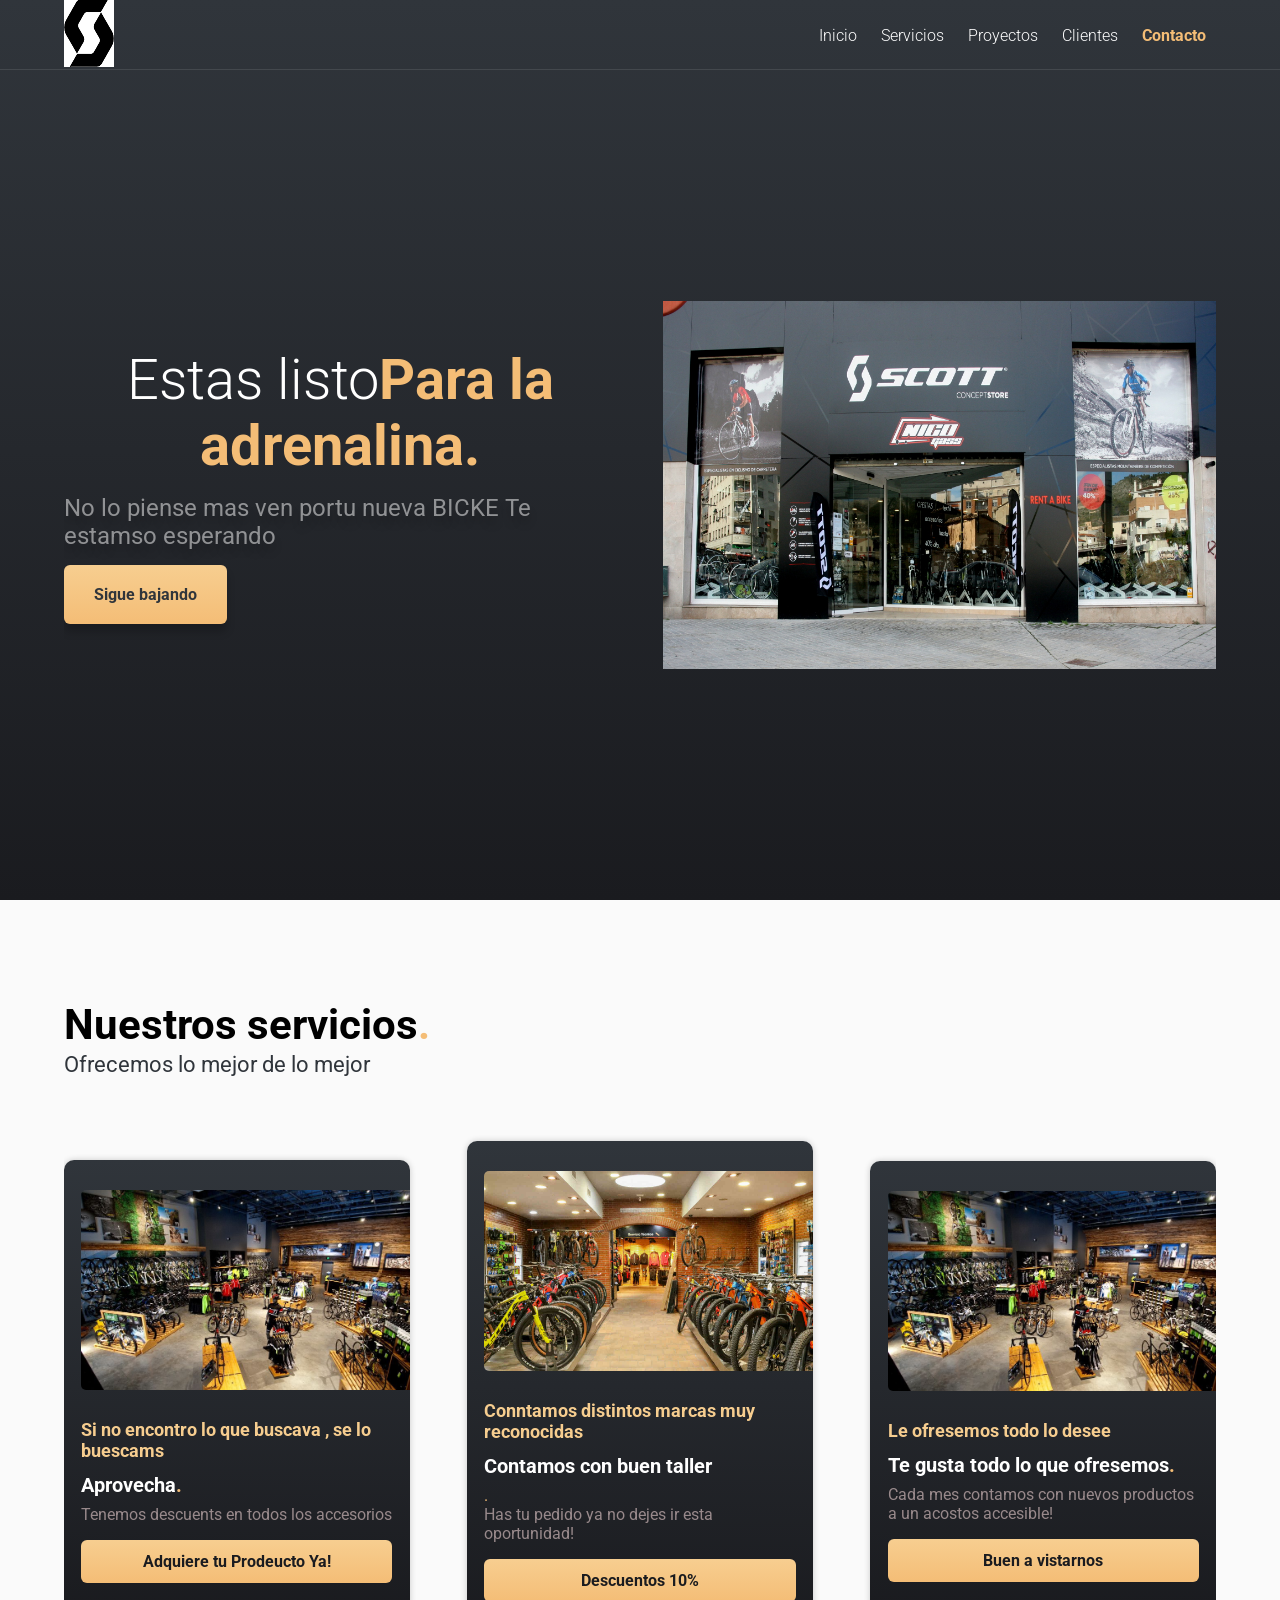
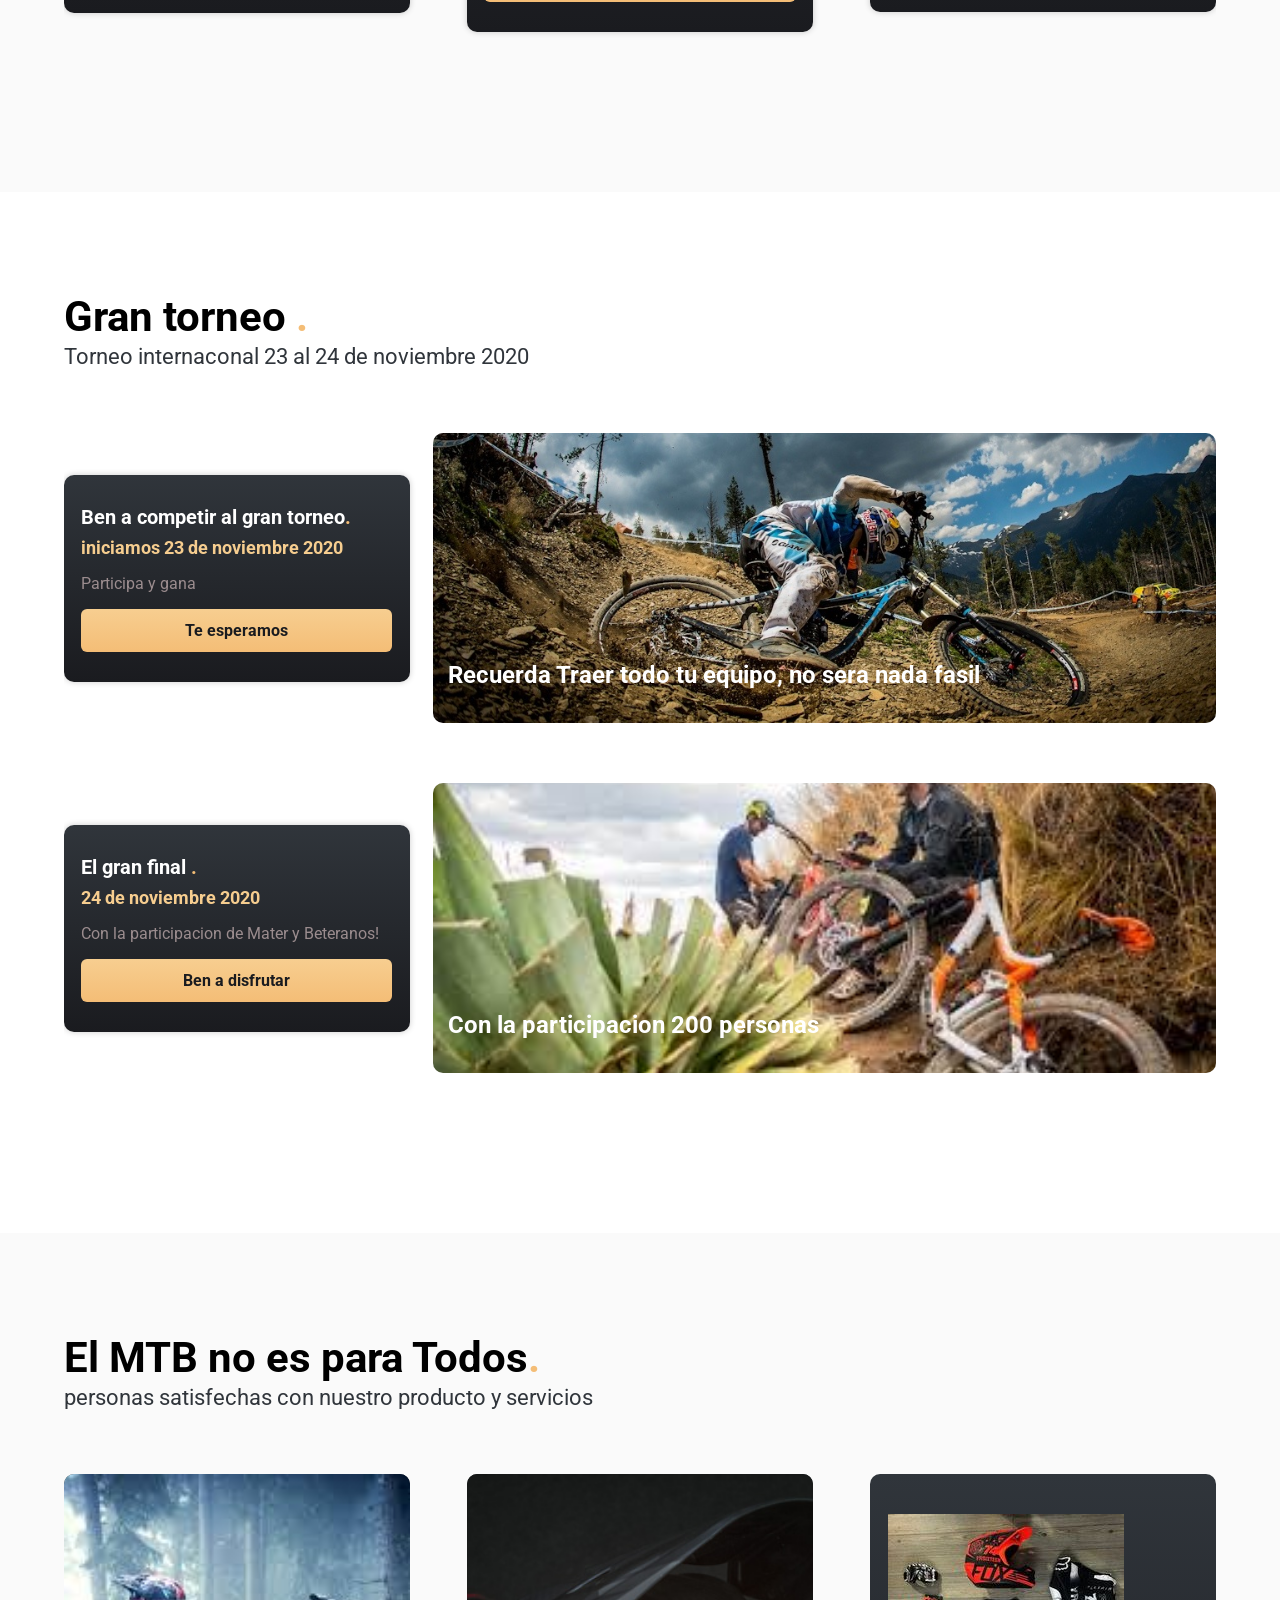
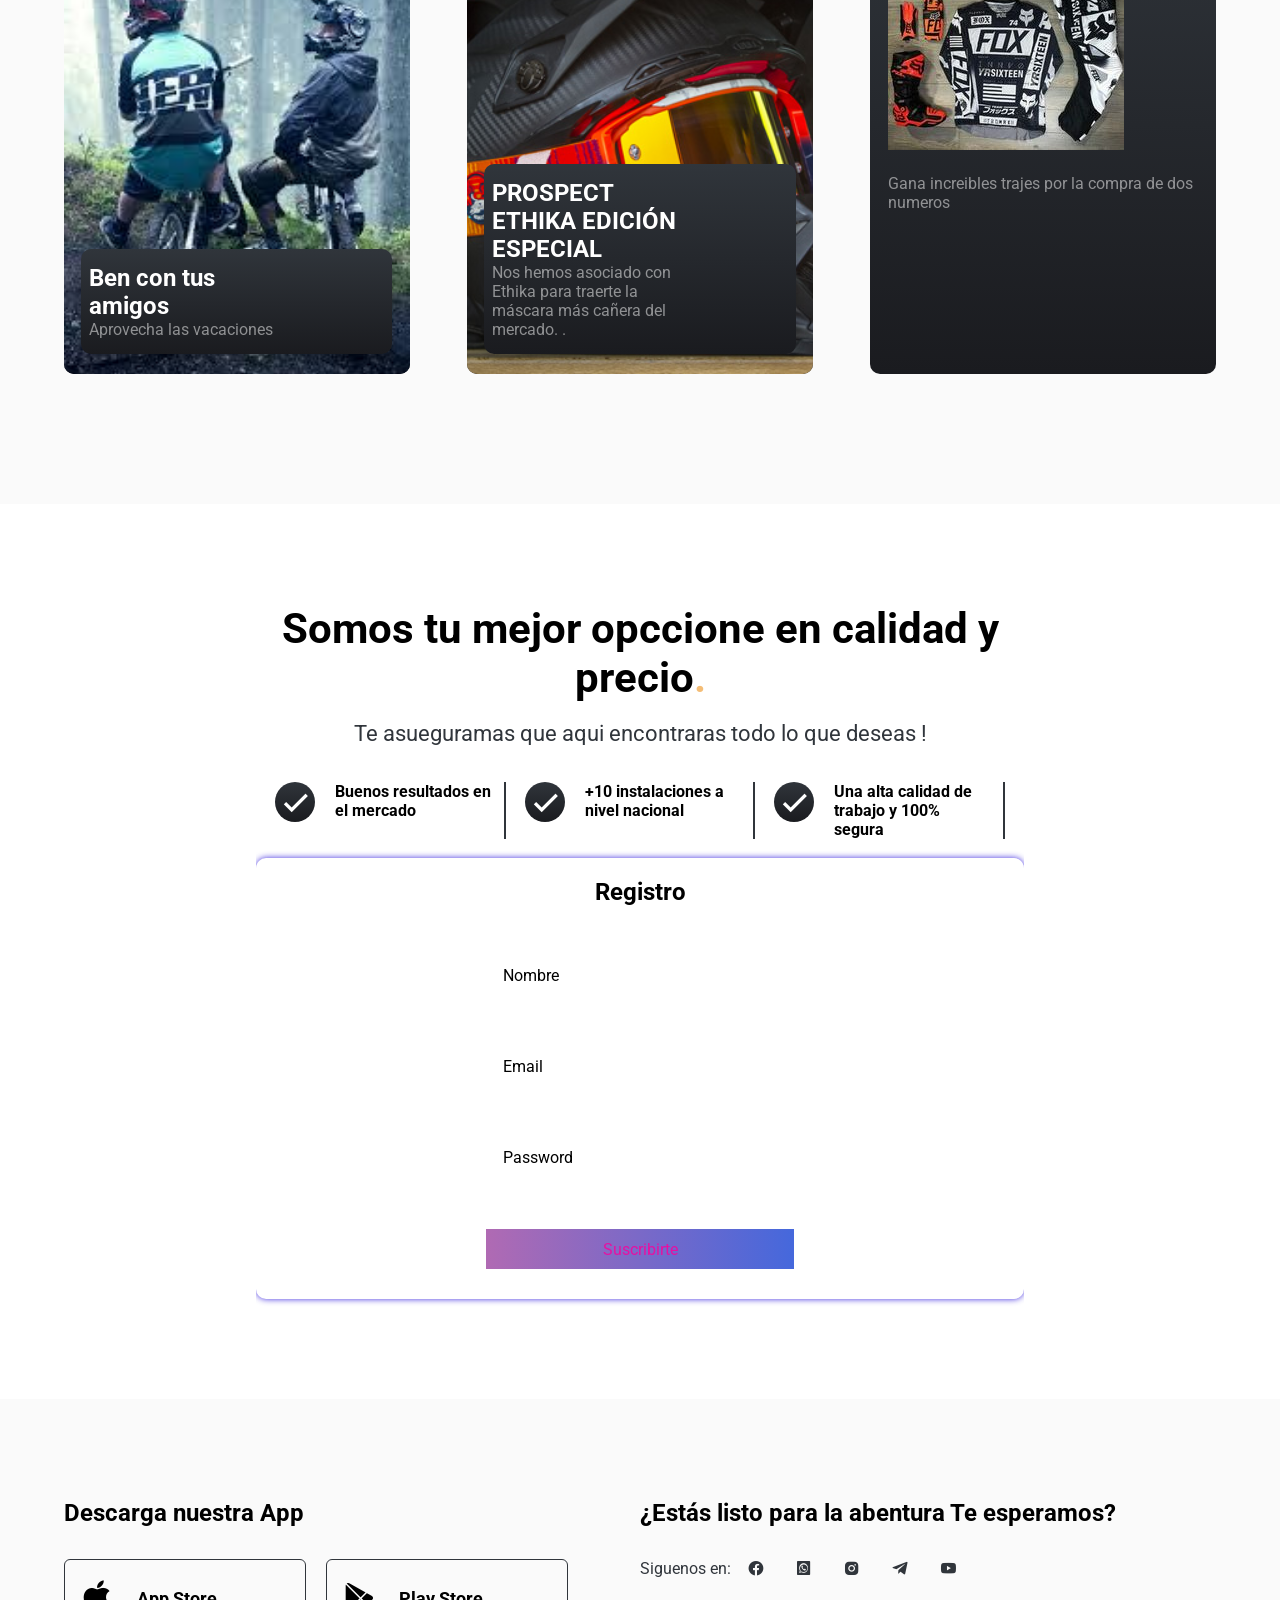
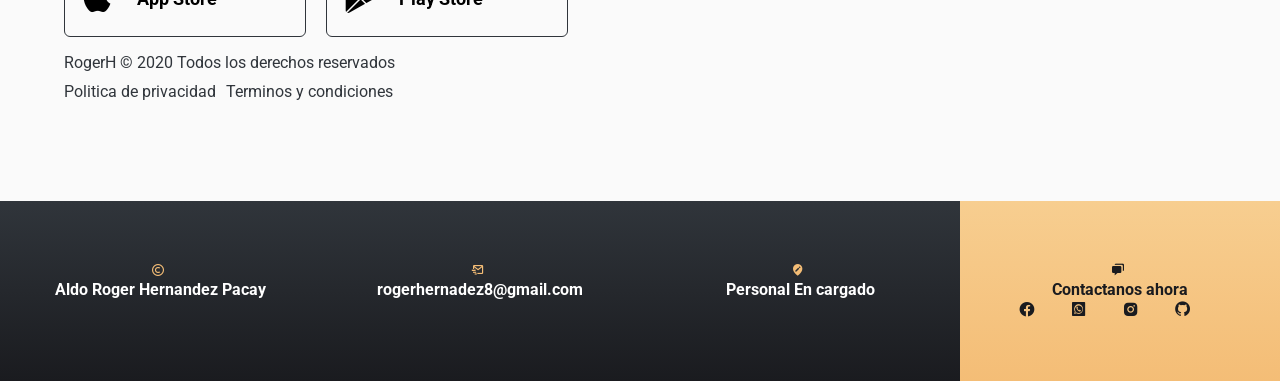
==== Proyecto Final 6to/index.html @ 51eb5db0 "Add files via upload" ====
<!DOCTYPE html>
<html lang="es">
<head>
    <meta charset="UTF-8">
    <meta name="viewport" content="width=device-width, initial-scale=1.0">
    <title>El BICHO Bicicletas</title>
    <link rel="stylesheet" href="css/styles.css">
    <link href="https://fonts.googleapis.com/css?family=Roboto:300,400,500,700&display=swap" rel="stylesheet">
    <link href='https://cdn.jsdelivr.net/npm/boxicons@2.0.5/css/boxicons.min.css' rel='stylesheet'>
</head>
<body>
    <header class="hero">
        <nav class="nav__hero">
            <div class="container nav__container">
                <div class="logo">
                    <img src="img/logo_mini.png" alt="" class="center-block">
                </div>
                 <div class="links">
                    <a href="#" class="link">Inicio</a>
                    <a href="#" class="link">Servicios</a>
                    <a href="#" class="link">Proyectos</a>
                    <a href="#" class="link">Clientes</a>
                    <a href="#" class="link link--active">Contacto</a>
                </div>
            </div>
        </nav>


        <section class="container hero__main">  
            <div class="hero__textos">
                <h1 class="title">Estas listo<span class="title--active">Para la adrenalina.</span></h1> 
                <p class="copy">No lo piense mas ven portu nueva BICKE <span class="copy__active"></span>Te estamso esperando</p>
                <a href="#" class="cta">Sigue bajando</a>
            </div>
            <img src="img/tienda.jpg" class="mockup">
    
        </section>
    </header>

    <main>
        <section class="services">
            <div class="container">
                <h2 class="subtitle">Nuestros servicios<span class="point">.</span></h2>
                <p class="copy__section">Ofrecemos lo mejor de lo mejor</p>

                <article class="container-cards">
                    <div class="card">
                        <img src="img/venta.jpg" class="card__img">
                        <div class="cards__text">
                            <p class="card__list">Si no encontro lo que buscava , se lo buescams </p>
                            <h3 class="card__title">Aprovecha<span class="point">.</span></h3>
                            <p class="card__copy">Tenemos descuents en todos los accesorios</p>
                            <a href="#" class="card__button">Adquiere tu Prodeucto Ya!</a>
                        </div>
                    </div>
                    <div class="card">
                        <img src="img/venta2.jpg" class="card__img">
                        <div class="cards__text">
                            <p class="card__list">Conntamos distintos marcas muy reconocidas </p>
                            <h3 class="card__title">Contamos con buen taller</h3><span class="point">.</span></h3>
                            <p class="card__copy">Has tu pedido ya no dejes ir esta oportunidad!</p>
                            <a href="#" class="card__button">Descuentos 10%</a>
                        </div>
                    </div>
                    <div class="card">
                        <img src="img/venta.jpg" class="card__img">
                        <div class="cards__text">
                            <p class="card__list">Le ofresemos todo lo desee </p>
                            <h3 class="card__title">Te gusta todo lo que ofresemos<span class="point">.</span></h3>
                            <p class="card__copy">Cada mes contamos con nuevos productos a un acostos accesible!</p>
                            <a href="#" class="card__button">Buen a vistarnos</a>
                        </div>
                    </div>
                </article>
            </div>
        </section>
        <section class="projects container">
            <h2 class="subtitle">Gran torneo <span class="point">.</span></h2>
            <p class="copy__section">Torneo internaconal 23 al 24 de noviembre 2020</p>
            <article class="container-bg">
                <div class="card">
                    <div class="cards__text">
                        <h3 class="card__title">Ben a competir al gran torneo<span class="point">.</span></h3>
                        <p class="card__date"> iniciamos 23 de noviembre 2020</p>
                        <p class="card__copy">Participa y gana </p>
                        <a href="#" class="card__button">Te esperamos</a>
                    </div>
                </div>
                <div class="background">
                    <img src="img/torneo.jpg" class="background__img">
                    <div class="background__text">
                        <h3 class="background__title">Recuerda Traer todo tu equipo, no sera nada fasil</h3>
                       
                    </div>
                </div>
                <div class="card">
                    <div class="cards__text">
                        <h3 class="card__title">El gran final <span class="point">.</span></h3>
                        <p class="card__date">24 de noviembre 2020</p>
                        <p class="card__copy">Con la participacion de Mater y Beteranos!</p>
                        <a href="#" class="card__button">Ben a disfrutar</a>
                    </div>
                </div>
                <div class="background">
                    <img src="img/tres.jpg" class="background__img">
                    <div class="background__text">
                        <h3 class="background__title">Con la participacion 200 personas </h3>
                        
                    </div>
                </div>
            </article>
        </section>
        <section class="testimony">
            <div class="container">
                <h2 class="subtitle">El MTB no es para Todos<span class="point">.</span></h2>
                <p class="copy__section">personas satisfechas con nuestro producto y servicios</p>

                <div class="testimony-container">
                    <div class="testimony__card">
                        <img src="img/amigos.jpg" class="testimony__img">
                        <div class="testimony__copy">
        
                            <div class="testimony__info">
                                <h3 class="testimony__name">Ben con tus amigos</h3>
                                <p class="testimony__position">Aprovecha las vacaciones</p>
                            </div>
                        </div>
                    </div>

                    <div class="testimony__card">
                        <img src="img/casco1.jpg" class="testimony__img">
                        <div class="testimony__copy">
                            
                            <div class="testimony__info">
                                <h3 class="testimony__name">PROSPECT ETHIKA EDICIÓN ESPECIAL</h3>
                                <p class="testimony__position">Nos hemos asociado con Ethika para traerte la máscara más cañera del mercado. . </p>
                            </div>
                        </div>
                    </div>

                    <div class="testimony__card">
                        <div class="testimony__text">
                            <img src="img/premio.jpg" class="google__logo">
                            <p class="testimony__position">Gana increibles trajes por la compra de dos numeros</p>
                            <div class="testimony__copy testimony__copy--modifier">
                                
                                <div class="testimony__info">
                                    <h3 class="testimony__name"></h3>
                                    <p class="testimony__position"></p>
                                </div>
                            </div>
                        </div>
                    </div>
                    
                </div>
            </div>
        </section>

        <section class="email container container--modifier">
            <h2 class="subtitle subtitle--modifier">Somos tu mejor opccione en calidad y precio<span class="point">.</span></h2>

            <p class="copy__section copy__section--modifier">Te asueguramas que aqui encontraras todo lo que deseas !</p>

            <div class="check">
                <div class="check__item">
                    <i class='bx bx-check' ></i>
                    <div class="check__numbers">
                        <p class="check__number"> Buenos resultados en el mercado</p>
                        
                    </div>
                </div>
                <div class="check__item">
                    <i class='bx bx-check' ></i>
                    <div class="check__numbers">
                        <p class="check__number"> +10 instalaciones a nivel nacional </p>
                        
                    </div>
                </div>
                <div class="check__item">
                    <i class='bx bx-check' ></i>
                    <div class="check__numbers">
                        <p class="check__number">Una alta calidad de trabajo  y 100% segura</p>
                        
                    </div>
                </div>
            </div>
            <br/>
            </div>
            <form action="" method="POST" id="form">
                <div class="form">
                    <h1>Registro</h1>
                    <div class="grupo">
                        <input type="text" name="" id="name" required><span class="barra"></span>
                        <label for="">Nombre</label>
                    </div>
                    <div class="grupo">
                        <input type="email" name="" id="email" required><span class="barra"></span>
                        <label for="">Email</label>
                    </div>
                    <div class="grupo">
                        <input type="password" name="" id="password" required><span class="barra"></span>
                        <label for="">Password</label>
                    </div>
        
                    <button type="submit">Suscribirte</button>
                </div>
            </form>  
        </section>
    </main>



    <footer class="footer">
        <div class="container footer__caption">
            <section class="download">
                <h3 class="title__footer">Descarga nuestra App</h3>
                <div class="download__app">
                    <div class="download__item">
                        <i class='bx bxl-apple download__logo' ></i>
                        <h4 class="download__title">App Store</h4>
                    </div>
                    <div class="download__item">
                        <i class='bx bxl-play-store download__logo' ></i>
                        <h4 class="download__title">Play Store</h4>
                    </div>
                    
                </div>
                <div class="footer__copy">
                    <p class="copyright">RogerH &copy; 2020 Todos los derechos reservados</p>
    
                    <a href="#" class="politica__privacidad politica__privacidad--margin">Politica de privacidad</a>
                    <a href="#" class="politica__privacidad ">Terminos y condiciones</a>
                </div>
            </section>
            <section class="get-email">
                <h3 class="title__footer">¿Estás listo para la abentura Te esperamos?</h3>
                <div class="socialmedia">
                    <p class="socialmedia__legend">Siguenos en:</p>
                    <i class='socialmedia__icon bx bxl-facebook-circle' ></i>
                    <i class='socialmedia__icon bx bxl-whatsapp-square' ></i>  
                    <i class='socialmedia__icon bx bxl-instagram-alt' ></i>
                    <i class='socialmedia__icon bx bxl-telegram' ></i>  
                    <i class='socialmedia__icon bx bxl-youtube' ></i>

                </div>
            </section>
        </div>

        <div class="contact">
            <div class="item__contact">
                <i class='bx bx-copyright contact__icon' ></i>
                <h3 class="contact__title">Aldo Roger Hernandez Pacay</h3>
               
            </div>
            <div class="item__contact">
                <i class='bx bx-mail-send contact__icon' ></i>
                <h3 class="contact__title">rogerhernadez8@gmail.com</h3>
            </div>
            <div class="item__contact">
                <i class='bx bxs-edit-location contact__icon' ></i>
                <h3 class="contact__title">Personal En cargado</h3>
            </div>
            <div class="item__contact item__contact--gold">
                <i class='bx bxs-chat contact__icon contact__icon--modifier' ></i>
                <h3 class="contact__title">Contactanos ahora</h3>
                <i class='socialmedia__icon bx bxl-facebook-circle' ></i>
                <i class='socialmedia__icon bx bxl-whatsapp-square' ></i>  
                <i class='socialmedia__icon bx bxl-instagram-alt' ></i>
                <i class='socialmedia__icon bx bxl-github' ></i>  
            </div>
        </div>
            
    </footer>
    <script src="main.js"></script>

</body>
</html>
---- Proyecto Final 6to/css/styles.css ----
@import url('https://fonts.googleapis.com/css2?family=Roboto:wght@300;400;700&display=swap');

:root{
    --gold1:#F4BD76;
    --gold2:#F6CD8F;
    --gray:#ffffff80;
    --gray2:#f7d9d990;
    --black1: #1A1B1F;
    --black2: #30353B;
    --shadow: 0 8px 8px;
    --color_shadow: #00000033;
}

*{
    margin: 0;
    padding:0;
    box-sizing: border-box;
}

body{
    font-family: 'Roboto', sans-serif;
}

.container{
    width: 90%;
    max-width: 1200px;
    margin: 0 auto;
    overflow: hidden;
    padding:100px 0;
    height: auto;
}

.container--modifier{
    width: 60%;
}

.hero{
    width: 100%;
    min-height: 100vh;
    background: linear-gradient(180deg, var(--black2) 0%, var(--black1) 100%);
}

.nav__hero{
    color: #fff;
    height: 70px;
    border-bottom: 1px solid rgba(255,255,255, 0.1);
}

.nav__container{
    display: flex;
    align-items: center;
    justify-content: space-between;
    height: inherit;
    padding: 0;
}

.logo__name{
    font-size: 24px;
}

.link{
    display: inline-block;
    color: inherit;
    text-decoration: none;
    font-weight: 300;
    padding: 10px;
}

.link--active{
    color: var(--gold1);
    font-weight: 700;
}

.point{
    color: var(--gold1);
}

.hero__main{
    height: calc(100vh - 70px);
    display: flex;
    justify-content: space-between;
    align-items: center;
    padding:0;
}

.mockup{
    object-fit: cover;
    width: 48%;
    max-height: 90vh;
}

.hero__textos{
    width: 48%;
}

.title{
    font-size: 56px;
    font-weight: 300;
    color: #fff;
}

.title--active{
    color: var(--gold1);
    font-weight: 700;
}

.copy{
    font-size: 24px;
    color: var(--gray);
    text-shadow: var(--shadow)  var(--color_shadow);
    margin: 15px 0;
}

.copy__active{
    font-weight: 700;
}

.cta{
    padding: 20px 30px;
    display: inline-block;
    background: linear-gradient(180deg, #F7CE90 0%, #F4BD76 100%);
    text-decoration: none;
    color: var(--black2);
    font-weight: 700;
    box-shadow: var(--shadow) var(--color_shadow);
    border-radius: 6px;
}

/* services */

.services{
    background: #fafafa;
}

.subtitle{
    font-size: 42px;
}

.subtitle--modifier{
    text-align: center;
    margin-bottom: 16px;
}

.copy__section{
    color: var(--black2);
    font-size: 22px;
    line-height: 32px;
    margin-bottom: 60px;
}

.copy__section--modifier{
    text-align: center;
    margin-bottom: 32px;
}

.container-cards{
    display: flex;
    justify-content: space-between;
    align-items: center;
    flex-wrap: wrap;
}

.card{
    width: 30%;
    padding: 30px 0;
    overflow: hidden;
    background: linear-gradient(180deg, var(--black2) 0%, var(--black1) 100%);
    border-radius: 10px;
    position: relative;
    text-align: right;
    margin-bottom: 60px;
    box-shadow: 0 0 6px var(--color_shadow);
}

.card__img{
    width: 95%;
    height: 200px;
    object-fit: cover;
    border-radius: 5px 0 0 5px;
}

.cards__text{
    text-align: left;
    width: 90%;
    margin:0 auto;
}

.card__list{
    color: var(--gold2);
    font-weight: 700;
    margin: 25px 0 12px ;
    font-size: 18px;
}


.card__title{
    font-size: 20px;
    color: #fff;
    margin-bottom: 8px;
}

.card__copy{
    color: var(--gray2);
    margin-bottom: 16px;
}

.card__button{
    display: block;
    background: linear-gradient(180deg, #F7CE90 0%, #F4BD76 100%);
    border-radius: 6px;
    text-decoration: none;
    width: 100%;
    color: var(--black1);
    font-weight: 700;
    text-align: center;
    padding: 12px 0;
}

.card__date{
    color: var(--gold2);
    font-size: 18px;
    font-weight: bold;
    margin-bottom: 16px;
}

.container-bg{
    display: flex;
    justify-content: space-between;
    align-items: center;
    flex-wrap: wrap;
}


.background{
    width: 68%;
    height: 290px;
    border-radius: 10px;
    position: relative;
    margin-bottom: 60px;
}

.background__img{
    width: 100%;
    height: 100%;
    object-fit: cover;
    border-radius: inherit;
}

.background__text{
    position: absolute;
    width: 100%;
    bottom: 30px;
    left: 15px;
    color: #fff;
}

.background__title{
    font-size: 24px;
    margin-bottom: 4px;
}

.testimony{
    background: #fafafa;
}

.testimony-container{
    display: flex;
    justify-content: space-between;
    align-items: center;
    flex-wrap: wrap;
}

.testimony__card{
    width: 30%;
    height: 500px;
    background: linear-gradient(180deg, var(--black2) 0%, var(--black1) 100%);
    border-radius: 10px;
    position: relative;
    margin-bottom: 30px;
}

.testimony__img{
    width: 100%;
    height: 100%;
    border-radius: inherit;
    object-fit: cover;
    object-position: center top;
}

.testimony__copy{
    position: absolute;
    bottom: 20px;
    left: 5%;
    width: 90%;
    background: linear-gradient(180deg, var(--black2) 0%, var(--black1) 100%);
    color: #fff;
    margin: 0 auto;
    border-radius: 10px;
    box-shadow: var(--shadow) var(--color_shadow);
    padding: 15px 8px;
    display: flex;
    align-items: center;
}

.testimony__copy--modifier{
    background: none;
    box-shadow: none;
}

.testimony__logo{
    font-size: 40px;
    margin-right: 15px;
    display: inline-block;
}

.testimony__name{
    font-size: 24px;
    line-height:28px;
}

.testimony__position{
    color: var(--gray);
}

.testimony__text{
    padding: 40px 0;
    width: 90%;
    margin: 0 auto;
    color: #fff;
}

.google__logo{
    margin-bottom: 20px;
}


.testimony__history{
    font-size: 21px;
    font-weight: 300;
}


.testimony__info{
    width: 70%;
}

.logo--picture{
    width: 40px;
    height: 40px;
    object-fit: cover;
    border-radius: 50%;
    object-position: center top;
}
/* form */


h1{
    text-align: center;
    font-weight: 700;
}

form{
    background: #fff;
    padding: 20px 0;
    box-shadow: 0 0 6px 0 rgba(35, 11, 218, 0.87);
    border-radius: 10px;
}

.form{
    width: 50%;
    margin: auto;
}

form .grupo{
    position: relative;
    margin: 50px ;
}

input{
    background: none;
    color: #00f6fafb;
    font-size: 18px;
    padding: 10px 10px 10px 5px;
    display: block;
    width: 100%;
    border: none;
    border-bottom: 1px solid var(--colorTextos);
}



input:focus{ 
    outline: none;
    color: #ffee00;
}

label{
    color: var(--colorTextos);
    font-size: 16px;
    position: absolute;
    left: 5px;
    top: 10px;
    transition: 0.5s ease all;
    pointer-events: none;
}

input:focus~label,
input:valid~label{
    top: -14px;
    font-size: 12px;
    color: #F6CD8F;
}

.barra{
    position: relative;
    display: block;
    width: 100%;
}

.barra::before{
    content: "";
    height: 2px;
    width: 0%;
    bottom: 0;
    position: absolute;
    background: linear-gradient(to right, #04A9EA, #D004EA);
    transition: 0.3s ease width;
    left: 0;
}

input:focus~.barra::before{
    width: 100%;
}

button{
    font-family: 'roboto';
    background: #4568DC;
    /* fallback for old browsers */
    background: -webkit-linear-gradient(to right, #B06AB3, #4568DC);
    /* Chrome 10-25, Safari 5.1-6 */
    background: linear-gradient(to right, #B06AB3, #4568DC);
    /* W3C, IE 10+/ Edge, Firefox 16+, Chrome 26+, Opera 12+, Safari 7+ */
    border: none;
    display: block;
    width: 80%;
    margin: 10px auto;
    color: rgba(235, 12, 160, 0.959);
    height: 40px;
    font-size: 16px;
    cursor: pointer;
}

@media screen and (max-width:500px){
    form{
        width: 80%;
    }
}



/* check */



.check{
    display: flex;
    justify-content: space-evenly;
    flex-wrap: wrap;
    margin: 0 auto;
}

.check__item{
    width: 30%;
    padding-right: 10px;
    display: flex;
    border-right: 2px solid var(--black2);
}

.bx-check{
    background: linear-gradient(180deg, var(--black2) 0%, var(--black1) 100%);
    display: inline-block;
    width: 40px;
    height: 40px;
    text-align: center;
    margin-right: 20px;
    color: #fff;
    border-radius: 50%;
    font-size: 40px;
}

.check__number{
    font-weight: 700;
}

.check__copy{
    font-weight: 300;
}



.footer{
    background: #fafafa;
}

.footer__caption{
    display: flex;
    flex-wrap: wrap-reverse;
    justify-content: space-evenly;
}


.title__footer{
    font-size: 24px;
    margin-bottom: 32px;
}

.download{
    width: 50%;
}

.download__app{
    display: flex;
}

.download__item{
    display: flex;
    padding: 18px 12px;
    border-radius: 6px;
    border: 1px solid var(--black2);
    width: 42%;
    align-items: center;
    margin-right: 20px;
    margin-bottom: 16px;
}

.download__logo{
    font-size: 40px;
    margin-right: 20px;
}

.download__title{
    font-size: 18px;
}

.footer__copy{
    width: 100%;
    color: var(--black2);
    display: flex;
    flex-wrap: wrap;
}

.copyright{
    width: 100%;
}

.politica__privacidad{
    color: inherit;
    text-decoration: none;
    display: inline-block;
    margin-top: 10px;
}

.politica__privacidad:hover{
    text-decoration: underline;
}

.politica__privacidad--margin{
    margin-right: 10px;
}

.get-email{
    width: 50%;
}

.socialmedia{
    margin-top: 24px;
    display: flex;
    color: var(--black2);
}

.socialmedia__icon{
    font-size: 18px;
    margin-right: 30px;
    display: inline-block;
}

.socialmedia__legend{
    color: var(--black2);
    margin-right: 16px;
}

.contact{
    display: flex;
    width: 100%;
    flex-wrap: wrap;
    color: #fff;
}

.item__contact{
    width: 25%;
    padding: 60px 0;
    text-align: center;
    background: linear-gradient(180deg, var(--black2) 0%, var(--black1) 100%);

}


.item__contact--gold{
    background: linear-gradient(180deg, #F7CE90 0%, #F4BD76 100%);
    color: var(--black1);
}

.contact__icon{
    font-size: 14px;
    color: var(--gold1);
    line-height: 20px;
    margin-right: 4px;
}

.contact__icon--modifier{
    color: var(--black1);
}

.contact__title{
    font-size: 16px;
    line-height: 20px;
}

@media screen and (max-width:900px){
    .mockup{
        width: 600px;
        height: auto;
    }

    .title{
        font-size: 50px;
    }

    .copy{
        font-size: 22px;
    }

    .cta{
        padding: 15px 22px;
    }

    .container-cards{
        justify-content: space-evenly;
    }

    .services .card{
        width: 45%;
    }

    .background{
        width: 52%;
    }

    .card{
        width: 42%;
    }

    .testimony-container{
        justify-content: space-evenly;
    }

    .testimony__card{
        width: 45%;
    }

    .check__item{
        width: 45%;
        margin-bottom: 35px;
    }

   

    .download{
        width: 100%;
    }

    .download__app{
        justify-content: space-between;
    }

    .download__item{
        width: 45%;
    }

    .get-email{
        width: 100%;
        margin-bottom: 40px;
    }

    .socialmedia__icon{
        font-size: 18px;
    }

    .socialmedia__legend{
        font-size: 18px;
    }
}

@media screen and (max-width:700px){
    main .container,
    footer .container{
        padding: 60px 0;
    }

    .nav__container{
        flex-wrap: wrap;
        flex-direction: column;
        justify-content: space-evenly;
    }

    .nav__hero{
        height: auto;
    }

    .logo{
        padding: 15px 0 ;
        text-align: center;
    }

    .links{
        padding-bottom: 10px;
        text-align: center;
    }

    .link{
        padding: 7px 10px;
    }


    .hero__main{
        flex-direction: column-reverse;
        justify-content: flex-end;
        min-height: 70px;
        height: auto;
        padding: 30px 0;
    }

    .hero__textos{
        width: 100%;
        text-align: center;
    }

    .mockup{
        width: 60%;
        margin-bottom: 20px;
    }

    .title{
        font-size: 35px;
    }

    .copy{
        font-size: 20px;
    }

    .subtitle{
        font-size: 35px;
        text-align: center;
    }

    .copy__section{
        font-size: 20px;
        text-align: center;
    }

    .services .card{
        width: 80%;
    }

    .container-bg{
        justify-content: space-evenly;
    }

    .card{
        margin-bottom: 40px;
        width: 65%;
    }

    .card__title{
        font-size: 35px;
    }

    .card__button{
        width: 100%;
    }

    .background{
        width: 65%;
        margin-bottom: 40px;
    }

    .background__copy{
        display: none;
    }

    .testimony__card{
        width: 65%;
    }

    .testimony__name{
        font-size: 20px;
    }

    .container--modifier{
        width: 80%;
    }

    .item__contact{
        width: 100%;
        padding: 30px 0;
    }
}

@media screen and (max-width:500px){
    .mockup{
        width: 80%;
        margin-bottom: 15px;
    }

    .services .card{
        width: 95%;
    }

    .card{
        width: 95%;
    }

    .background{
        width: 95%;
    }

    .testimony__card{
        width: 95%;
    }

    .testimony__history{
        font-size: 20px;
    }

    .container--modifier{
        width: 90%;
    }




    .check__item{
        width: 100%;
        border: none;
        padding: none;
        justify-content: center;
    }

    .download__item{
        width: 49%;
    }

    .download__title{
        font-size: 16px;
    }

    .download__logo{
        font-size: 30px;
    }
}
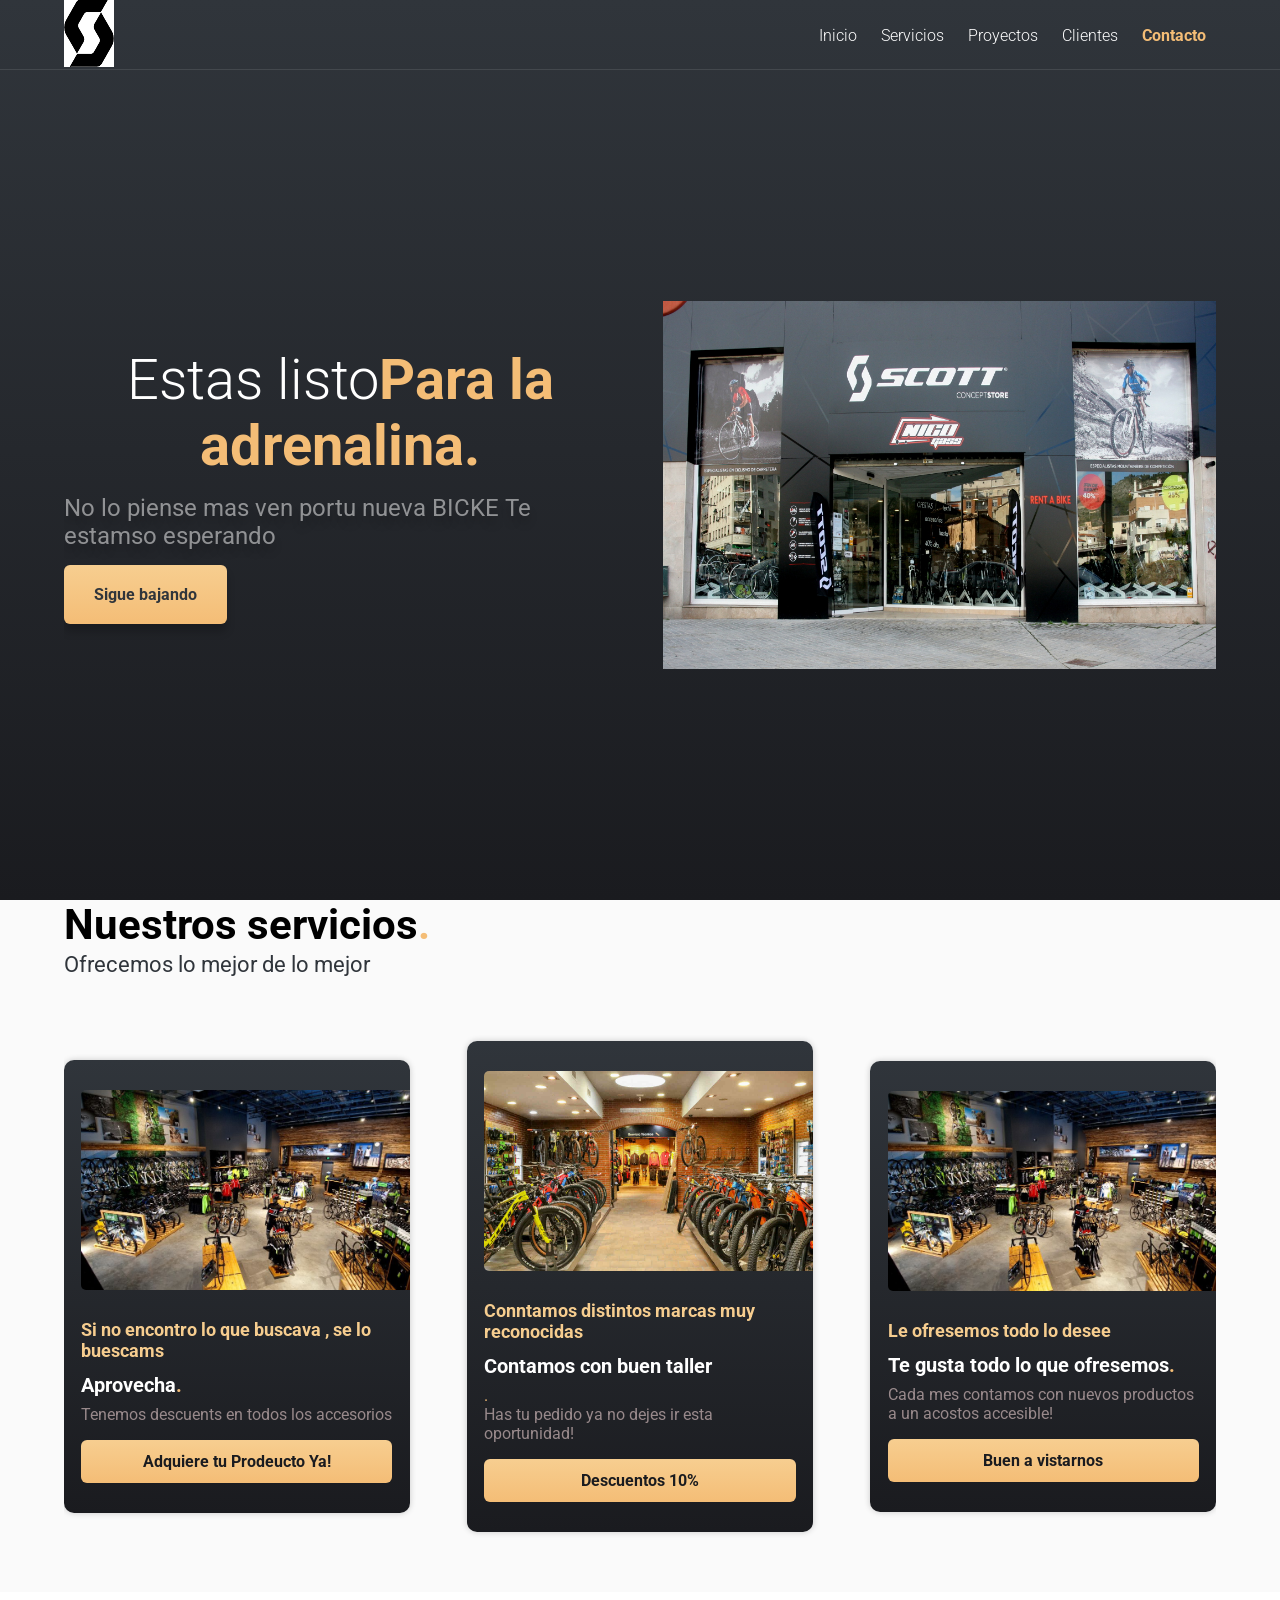
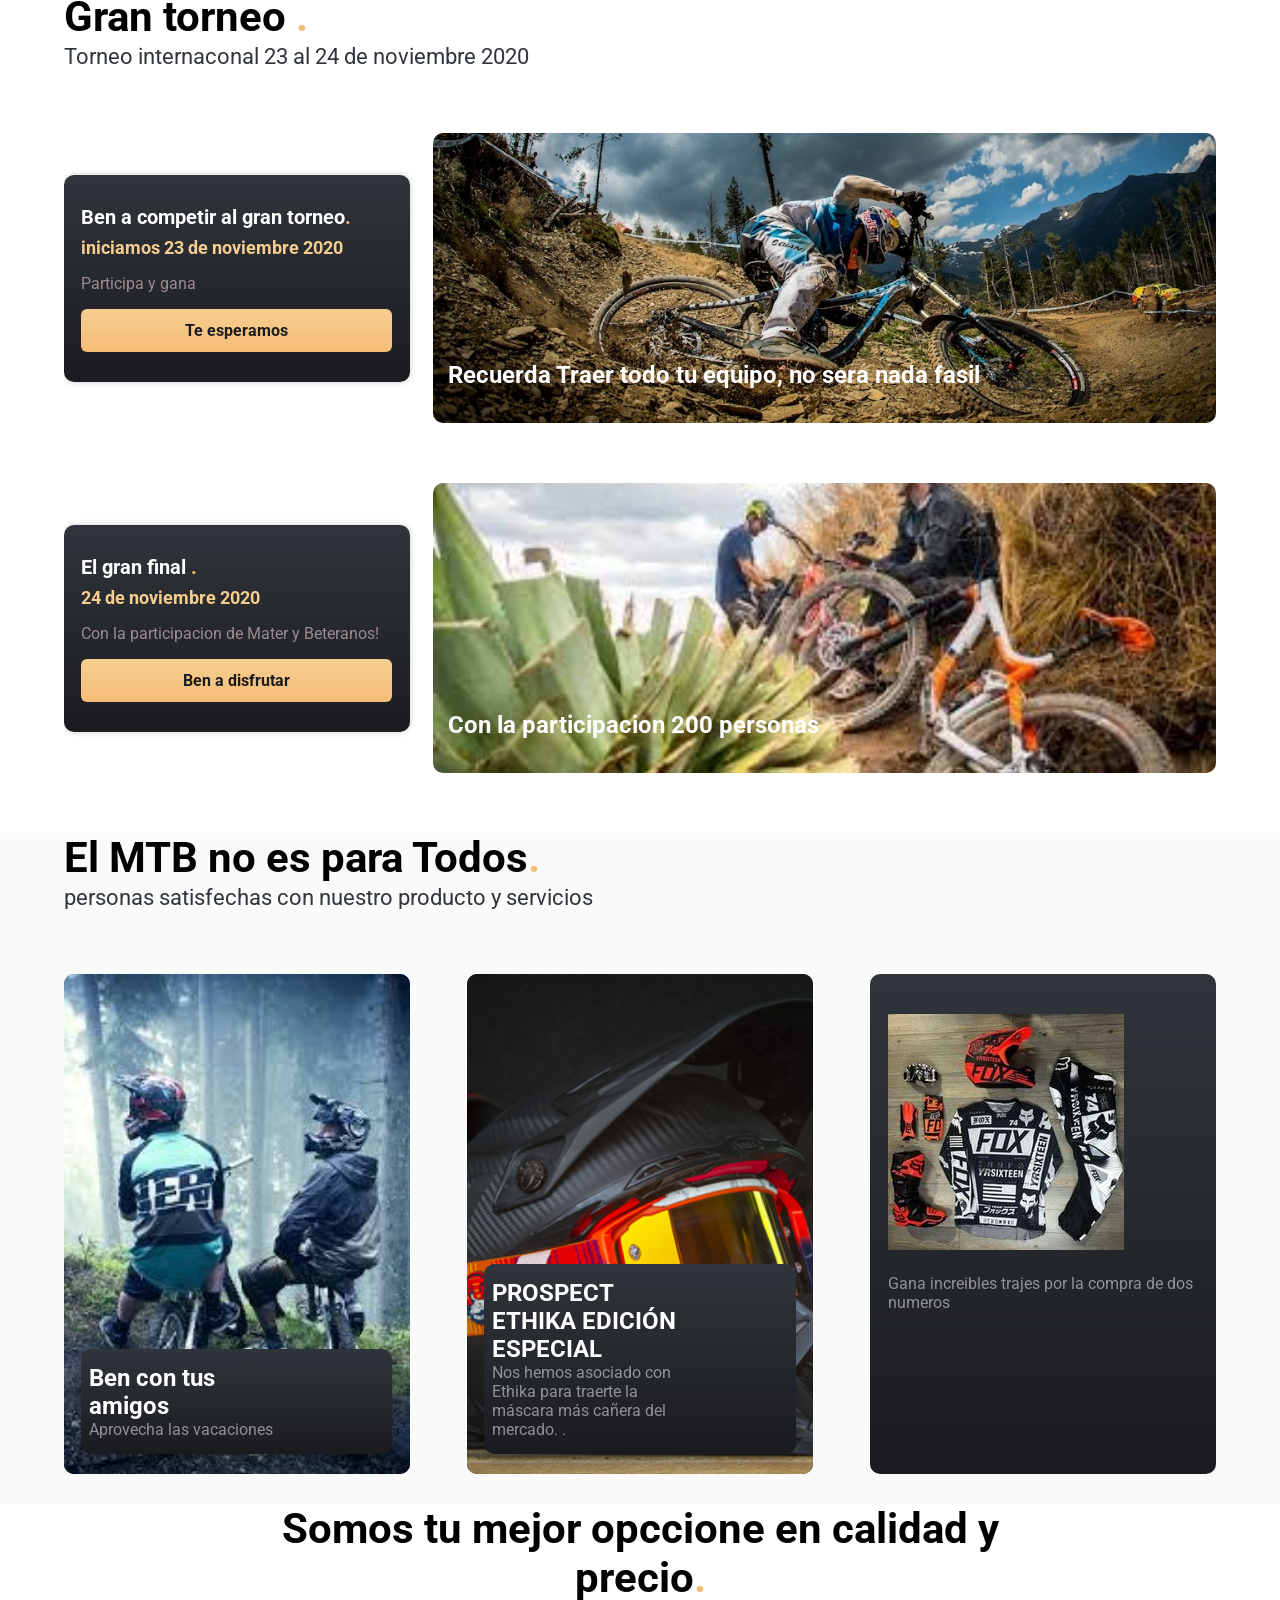
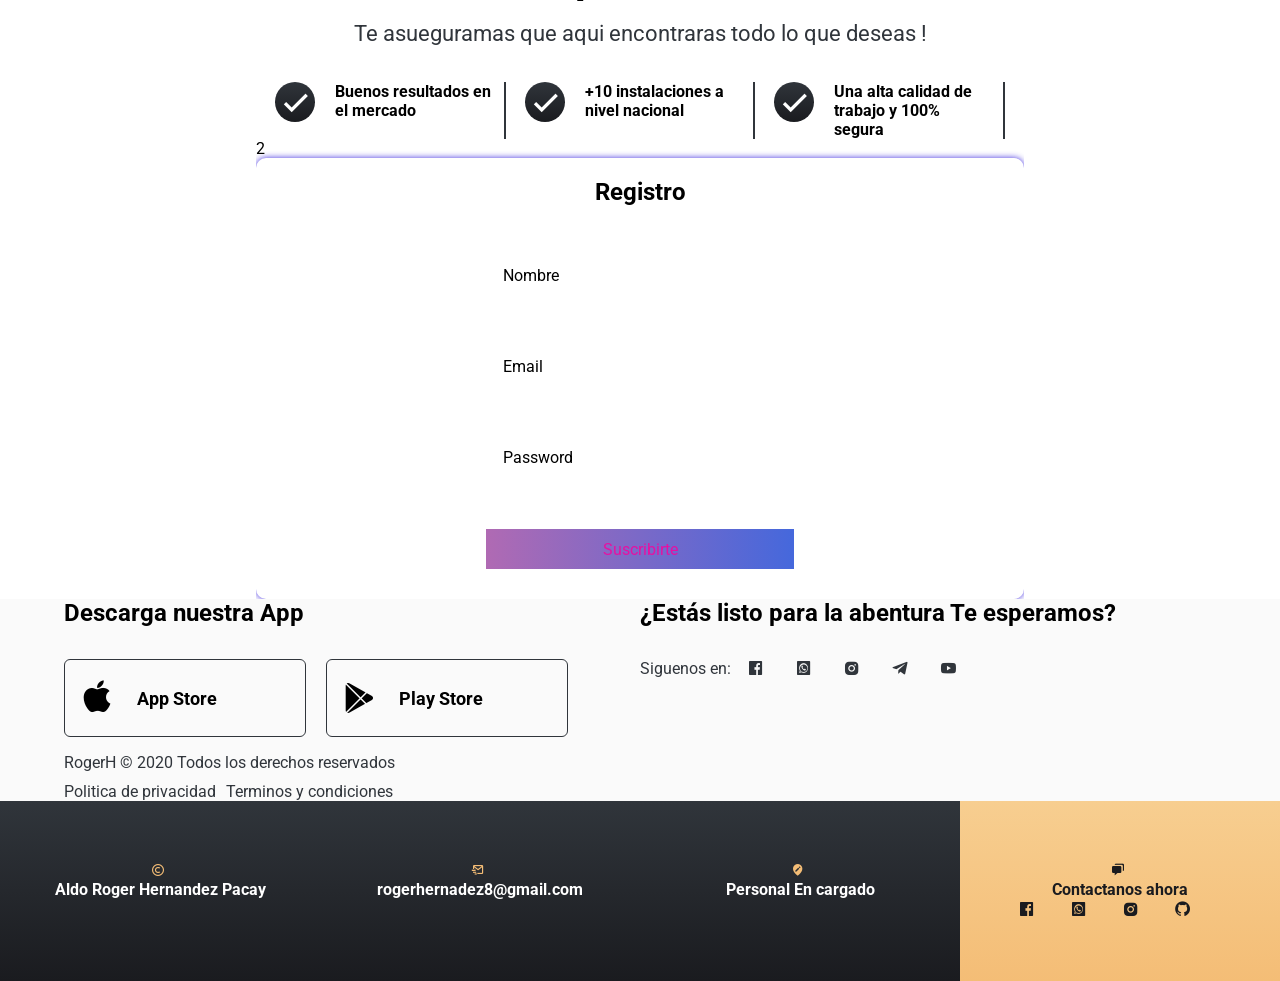
==== commit f5b93a08: "Add files via upload" ====
--- a/Proyecto Final 6to/index.html
+++ b/Proyecto Final 6to/index.html
@@ -1,9 +1,9 @@
 <!DOCTYPE html>
-<html lang="es">
+<html lang="en">
 <head>
     <meta charset="UTF-8">
     <meta name="viewport" content="width=device-width, initial-scale=1.0">
-    <title>El BICHO Bicicletas</title>
+    <title>Scott Bickes</title>
     <link rel="stylesheet" href="css/styles.css">
     <link href="https://fonts.googleapis.com/css?family=Roboto:300,400,500,700&display=swap" rel="stylesheet">
     <link href='https://cdn.jsdelivr.net/npm/boxicons@2.0.5/css/boxicons.min.css' rel='stylesheet'>
@@ -183,7 +183,7 @@
                         
                     </div>
                 </div>
-            </div>
+            </div>2
             <br/>
             </div>
             <form action="" method="POST" id="form">
@@ -236,7 +236,7 @@
                 <h3 class="title__footer">¿Estás listo para la abentura Te esperamos?</h3>
                 <div class="socialmedia">
                     <p class="socialmedia__legend">Siguenos en:</p>
-                    <i class='socialmedia__icon bx bxl-facebook-circle' ></i>
+                    <i class='socialmedia__icon bx bxl-facebook-square' ></i>
                     <i class='socialmedia__icon bx bxl-whatsapp-square' ></i>  
                     <i class='socialmedia__icon bx bxl-instagram-alt' ></i>
                     <i class='socialmedia__icon bx bxl-telegram' ></i>  
@@ -263,7 +263,7 @@
             <div class="item__contact item__contact--gold">
                 <i class='bx bxs-chat contact__icon contact__icon--modifier' ></i>
                 <h3 class="contact__title">Contactanos ahora</h3>
-                <i class='socialmedia__icon bx bxl-facebook-circle' ></i>
+                <i class='socialmedia__icon bx bxl-facebook-square' ></i>
                 <i class='socialmedia__icon bx bxl-whatsapp-square' ></i>  
                 <i class='socialmedia__icon bx bxl-instagram-alt' ></i>
                 <i class='socialmedia__icon bx bxl-github' ></i>  
--- a/Proyecto Final 6to/css/styles.css
+++ b/Proyecto Final 6to/css/styles.css
@@ -25,7 +25,7 @@
     width: 90%;
     max-width: 1200px;
     margin: 0 auto;
-    overflow: hidden;
+    overflow: hidden;8
     padding:100px 0;
     height: auto;
 }
